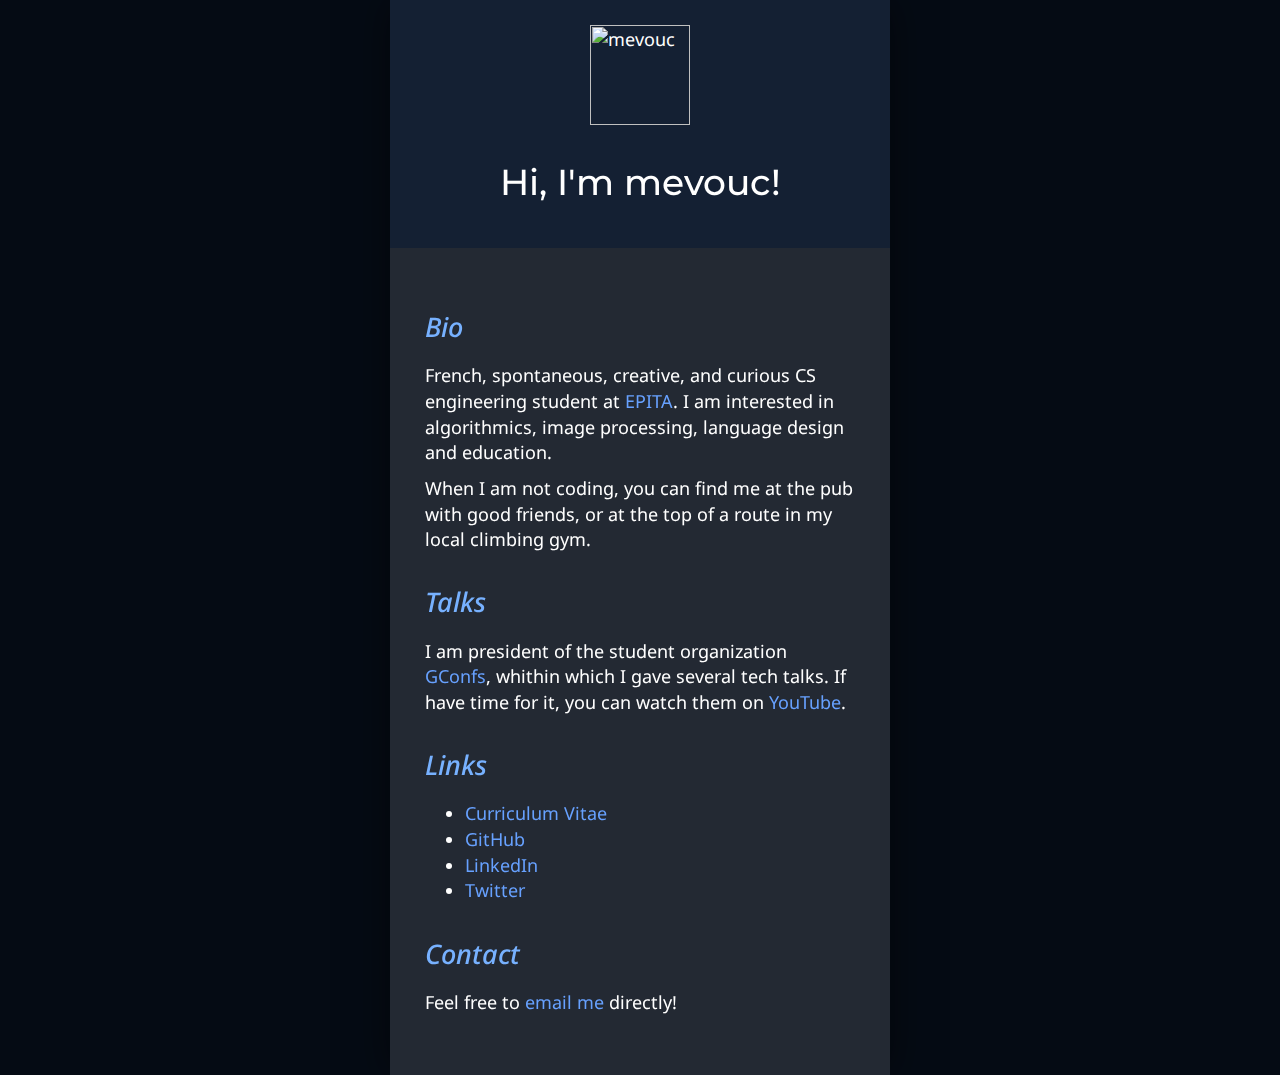
==== index.html @ 175f7d3c "Add contrast, style and thumbnail in header" ====
<html lang="en">
<head>
  <meta charset="utf-8">
  <meta http-equiv="X-UA-Compatible" content="IE=edge">

  <title>Meven Courouble</title>

  <!-- Latest compiled and minified CSS -->
  <link rel="stylesheet" href="https://maxcdn.bootstrapcdn.com/bootstrap/3.3.7/css/bootstrap.min.css" integrity="sha384-BVYiiSIFeK1dGmJRAkycuHAHRg32OmUcww7on3RYdg4Va+PmSTsz/K68vbdEjh4u" crossorigin="anonymous">

  <!-- Optional theme -->
  <link rel="stylesheet" href="https://maxcdn.bootstrapcdn.com/bootstrap/3.3.7/css/bootstrap-theme.min.css" integrity="sha384-rHyoN1iRsVXV4nD0JutlnGaslCJuC7uwjduW9SVrLvRYooPp2bWYgmgJQIXwl/Sp" crossorigin="anonymous">

  <!-- Latest compiled and minified JavaScript -->
  <script src="https://maxcdn.bootstrapcdn.com/bootstrap/3.3.7/js/bootstrap.min.js" integrity="sha384-Tc5IQib027qvyjSMfHjOMaLkfuWVxZxUPnCJA7l2mCWNIpG9mGCD8wGNIcPD7Txa" crossorigin="anonymous"></script>

  <link rel="stylesheet" type="text/css" href="style.css" />

  <link href="https://fonts.googleapis.com/css?family=Noto+Sans:400,400i,700" rel="stylesheet">
  <link href="https://fonts.googleapis.com/css?family=Montserrat" rel="stylesheet">

  <link rel="icon" href="http://vouc.me/pictures/mevouc_miniature.png" type="image/png" />
</head>
<body>
  <div class="background-image">
  </div>

  <div class="content">
    <div class="container">
      <div class="jumbotron">
        <img src="http://vouc.me/pictures/mevouc_miniature.png"  alt="mevouc"
        class="img-responsive center-block" style="width:100px; margin: 0 auto">
        <h2 class="text-center"><br><a href="./">Hi, I'm mevouc!</a></h2>
      </div>

      <div class="container-fluid">
        <h3>Bio</h3>
        <p>
          French, spontaneous, creative, and curious CS engineering student at
          <a href="http://epita.fr">EPITA</a>. I am interested in algorithmics,
          image processing, language design and education.</p><p> When I am not coding,
          you can find me at the pub with good friends, or at the top of a route
          in my local climbing gym.
        </p>

        <h3>Talks</h3>
        <p>
          I am president of the student organization
          <a href="https://facebook.com/GConfs">GConfs</a>, whithin which I gave
          several tech talks. If have time for it, you can watch them on
          <a href="https://youtube.com/playlist?list=PLeAJs-DEM6oJbTFxqUFEUVt4wi91LDgF7">YouTube</a>.
        </p>

        <h3>Links</h3>
        <ul>
          <li><a href="http://vouc.me/docs/cv-meven_courouble.pdf">Curriculum Vitae</a></li>
          <li><a href="https://github.com/mevouc">GitHub</a></li>
          <li><a href="https://linkedin.com/in/mevouc">LinkedIn</a></li>
          <li><a href="https://twitter.com/mevouc">Twitter</a></li>
        </ul>

        <h3>Contact</h3>
        <p>
          Feel free to <a href="mailto:meven.courouble@vouc.me">email me</a>
          directly!
        </p>

      </div>
    </div>
  </div>
</body>
</html>
---- style.css ----
body
{
  background-color: #050b14;
  color: #ffffff;
  font-family: 'Noto Sans', 'Arial', sans-serif;
  font-size: 180%;
}

.background-image
{
  background-image: url("http://vouc.me/pictures/mevouc_miniature.png");
  opacity: 0.4;
  filter: alpha(opacity=40);
  background-size: contain;
  background-repeat: no-repeat;
  background-position: center;
  display: block;
  filter: blur(16px);
  -webkit-filter: blur(16px);
  margin: auto;
  height: 100%;
  left: 0;
  position: fixed;
  right: 0;
  z-index: 1;
}

.content
{
  position: relative;
  z-index: 2;
  height: 100%;
}

.container
{
  background-color: #232933;
  height: 100%;
  padding: 0%;
  min-height: 100%;
  height: auto;
  width: 33%;
  min-width: 500px;
  margin: auto;
  box-shadow: 0px 0px 40px rgba(0, 0, 0, 0.5);
}

.jumbotron
{
  background-color: #142033;
  padding-top: 5%;
  padding-bottom:  7%;
  border-radius: 0px !important;
}

.container-fluid
{
  padding-left: 7%;
  padding-right: 7%;
  padding-bottom: 10%;
}

h2
{
  font-family: 'Montserrat', sans-serif;
  font-size: 200%;
}

h3
{
  //color: #babcbe;
  color: #77b1ff;
  font-size: 150%;
  font-style: italic;
  margin-top: 8%;
  margin-bottom: 5%;
}

br
{
  line-height: 50%;
}

a
{
  color: #67a1ff;
  text-decoration: none;
}

a:hover
{
  color: #3771cf;
  text-decoration: underline;
}


h2 a
{
  color: #ffffff;
}

h2 a:hover
{
  color: #cfcfcf;
  text-decoration: none;
}
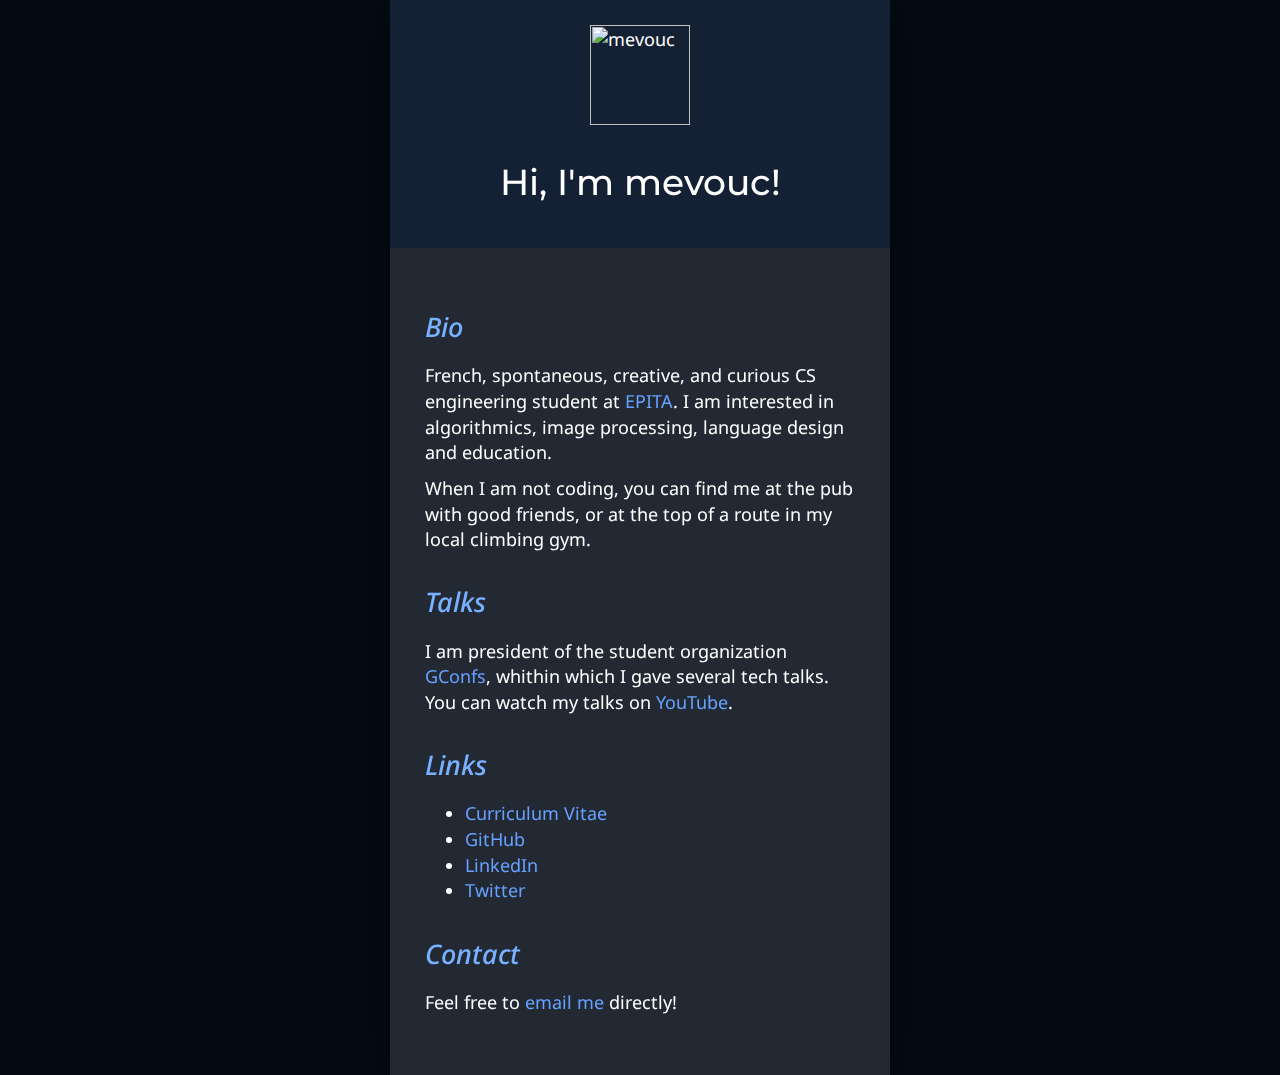
==== commit c31f8957: "Simplify sentence for talks playlist link" ====
--- a/index.html
+++ b/index.html
@@ -47,7 +47,7 @@
         <p>
           I am president of the student organization
           <a href="https://facebook.com/GConfs">GConfs</a>, whithin which I gave
-          several tech talks. If have time for it, you can watch them on
+          several tech talks. You can watch my talks on 
           <a href="https://youtube.com/playlist?list=PLeAJs-DEM6oJbTFxqUFEUVt4wi91LDgF7">YouTube</a>.
         </p>
 
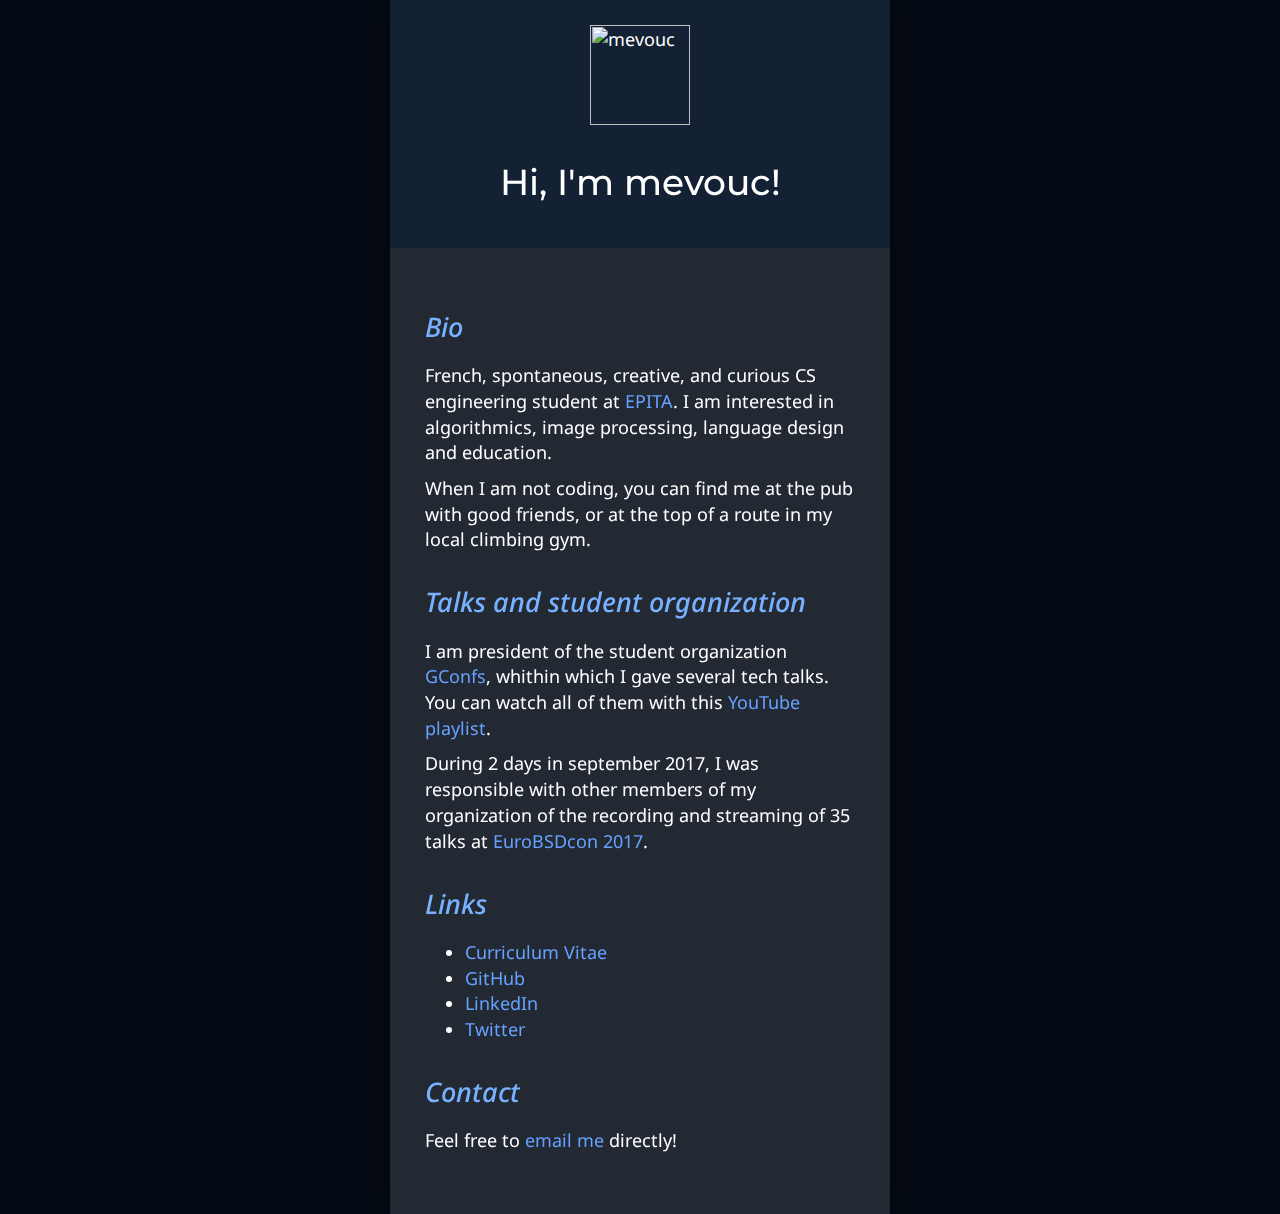
==== commit b2adf543: "Add EuroBSDcon mention" ====
--- a/index.html
+++ b/index.html
@@ -43,12 +43,16 @@
           in my local climbing gym.
         </p>
 
-        <h3>Talks</h3>
+        <h3>Talks and student organization</h3>
         <p>
           I am president of the student organization
           <a href="https://facebook.com/GConfs">GConfs</a>, whithin which I gave
-          several tech talks. You can watch my talks on 
-          <a href="https://youtube.com/playlist?list=PLeAJs-DEM6oJbTFxqUFEUVt4wi91LDgF7">YouTube</a>.
+          several tech talks. You can watch all of them with this
+          <a href="https://youtube.com/playlist?list=PLeAJs-DEM6oJbTFxqUFEUVt4wi91LDgF7">YouTube playlist</a>.
+        </p>
+        <p>
+          During 2 days in september 2017, I was responsible with other members of my organization of the recording and streaming of 35 talks at
+          <a href="https://2017.eurobsdcon.org">EuroBSDcon 2017</a>.
         </p>
 
         <h3>Links</h3>
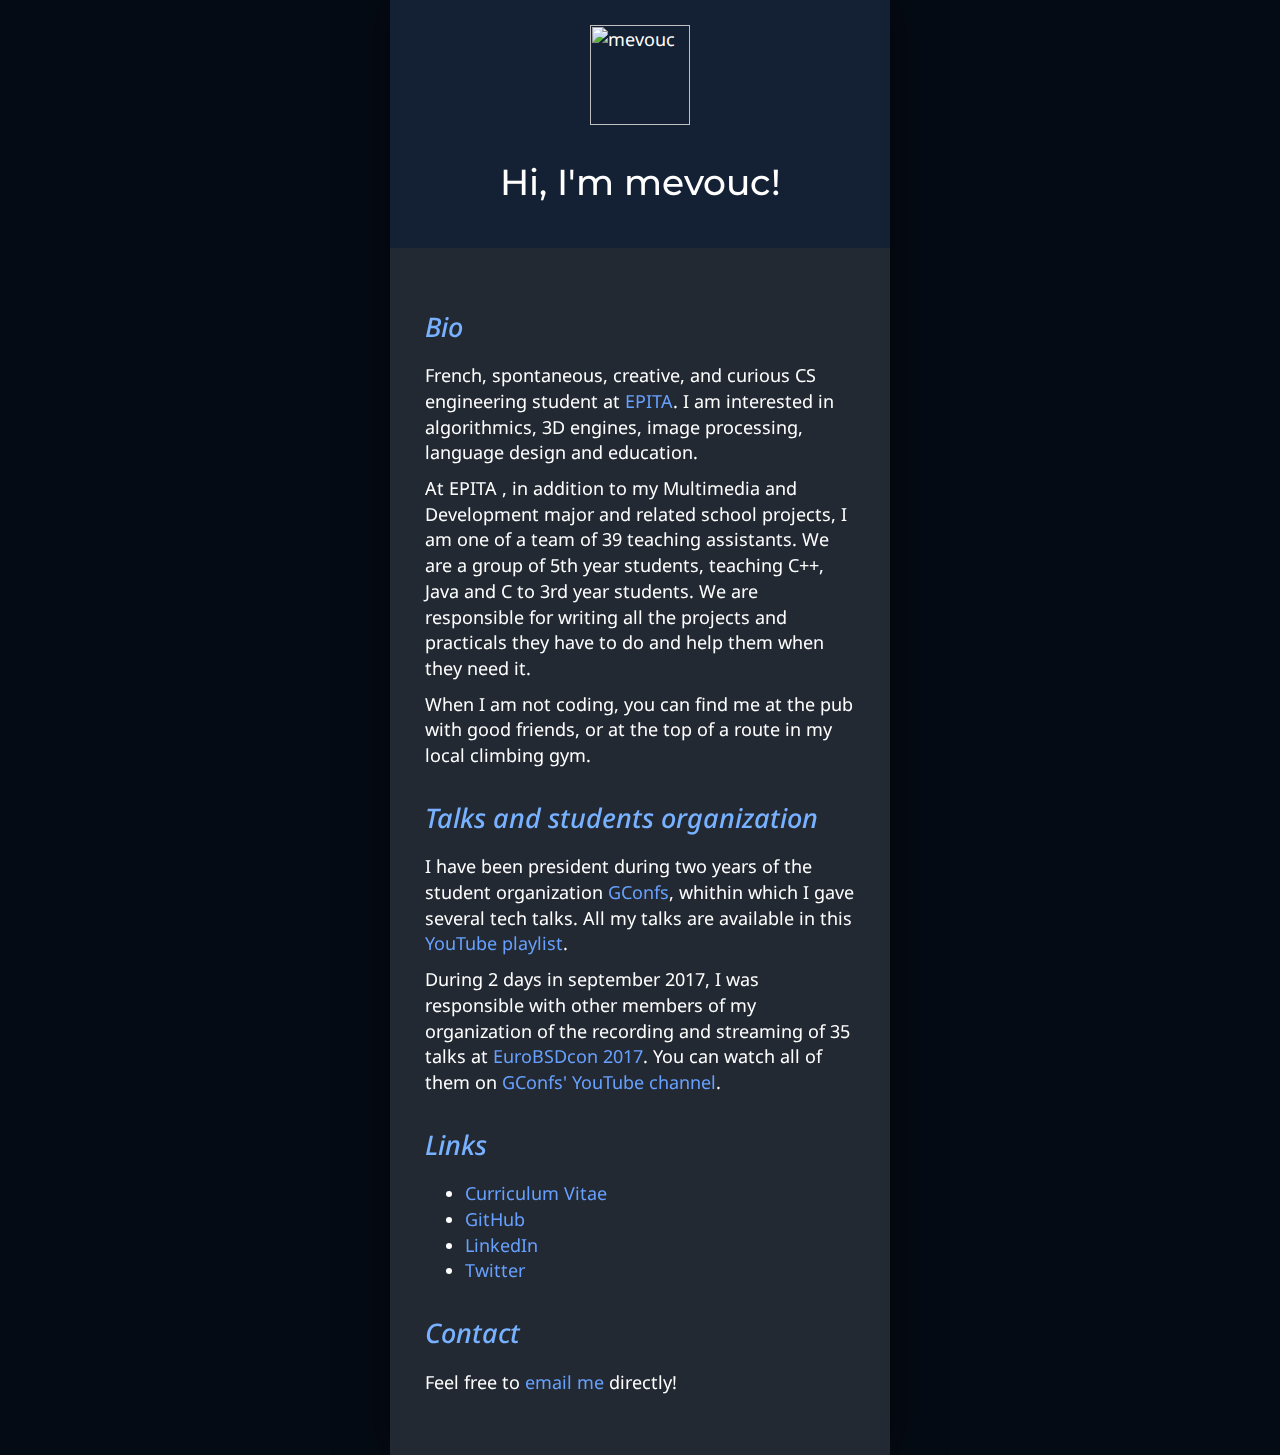
==== commit 0a76ee04: "Add paragraph about YAKA/ACU and EuroBSDcon" ====
--- a/index.html
+++ b/index.html
@@ -38,21 +38,32 @@
         <p>
           French, spontaneous, creative, and curious CS engineering student at
           <a href="http://epita.fr">EPITA</a>. I am interested in algorithmics,
-          image processing, language design and education.</p><p> When I am not coding,
-          you can find me at the pub with good friends, or at the top of a route
-          in my local climbing gym.
+          3D engines, image processing, language design and education.
+        </p>
+        <p>
+          At EPITA , in addition to my Multimedia and Development major and
+          related school projects, I am one of a team of 39 teaching assistants.
+          We are a group of 5th year students, teaching C++, Java and C to 3rd
+          year students. We are responsible for writing all the projects and practicals
+          they have to do and help them when they need it.
+        </p>
+        <p>
+          When I am not coding, you can find me at the pub with good friends, or
+          at the top of a route in my local climbing gym.
         </p>
 
-        <h3>Talks and student organization</h3>
+        <h3>Talks and students organization</h3>
         <p>
-          I am president of the student organization
+          I have been president during two years of the student organization
           <a href="https://facebook.com/GConfs">GConfs</a>, whithin which I gave
-          several tech talks. You can watch all of them with this
+          several tech talks. All my talks are available in this
           <a href="https://youtube.com/playlist?list=PLeAJs-DEM6oJbTFxqUFEUVt4wi91LDgF7">YouTube playlist</a>.
         </p>
         <p>
           During 2 days in september 2017, I was responsible with other members of my organization of the recording and streaming of 35 talks at
-          <a href="https://2017.eurobsdcon.org">EuroBSDcon 2017</a>.
+          <a href="https://2017.eurobsdcon.org">EuroBSDcon 2017</a>. You can watch all of them on
+          <a href="https://www.youtube.com/playlist?list=PLo31Bhg3nNkb6jJF8OjxK81-ssAk250oa">GConfs'
+          YouTube channel</a>.
         </p>
 
         <h3>Links</h3>
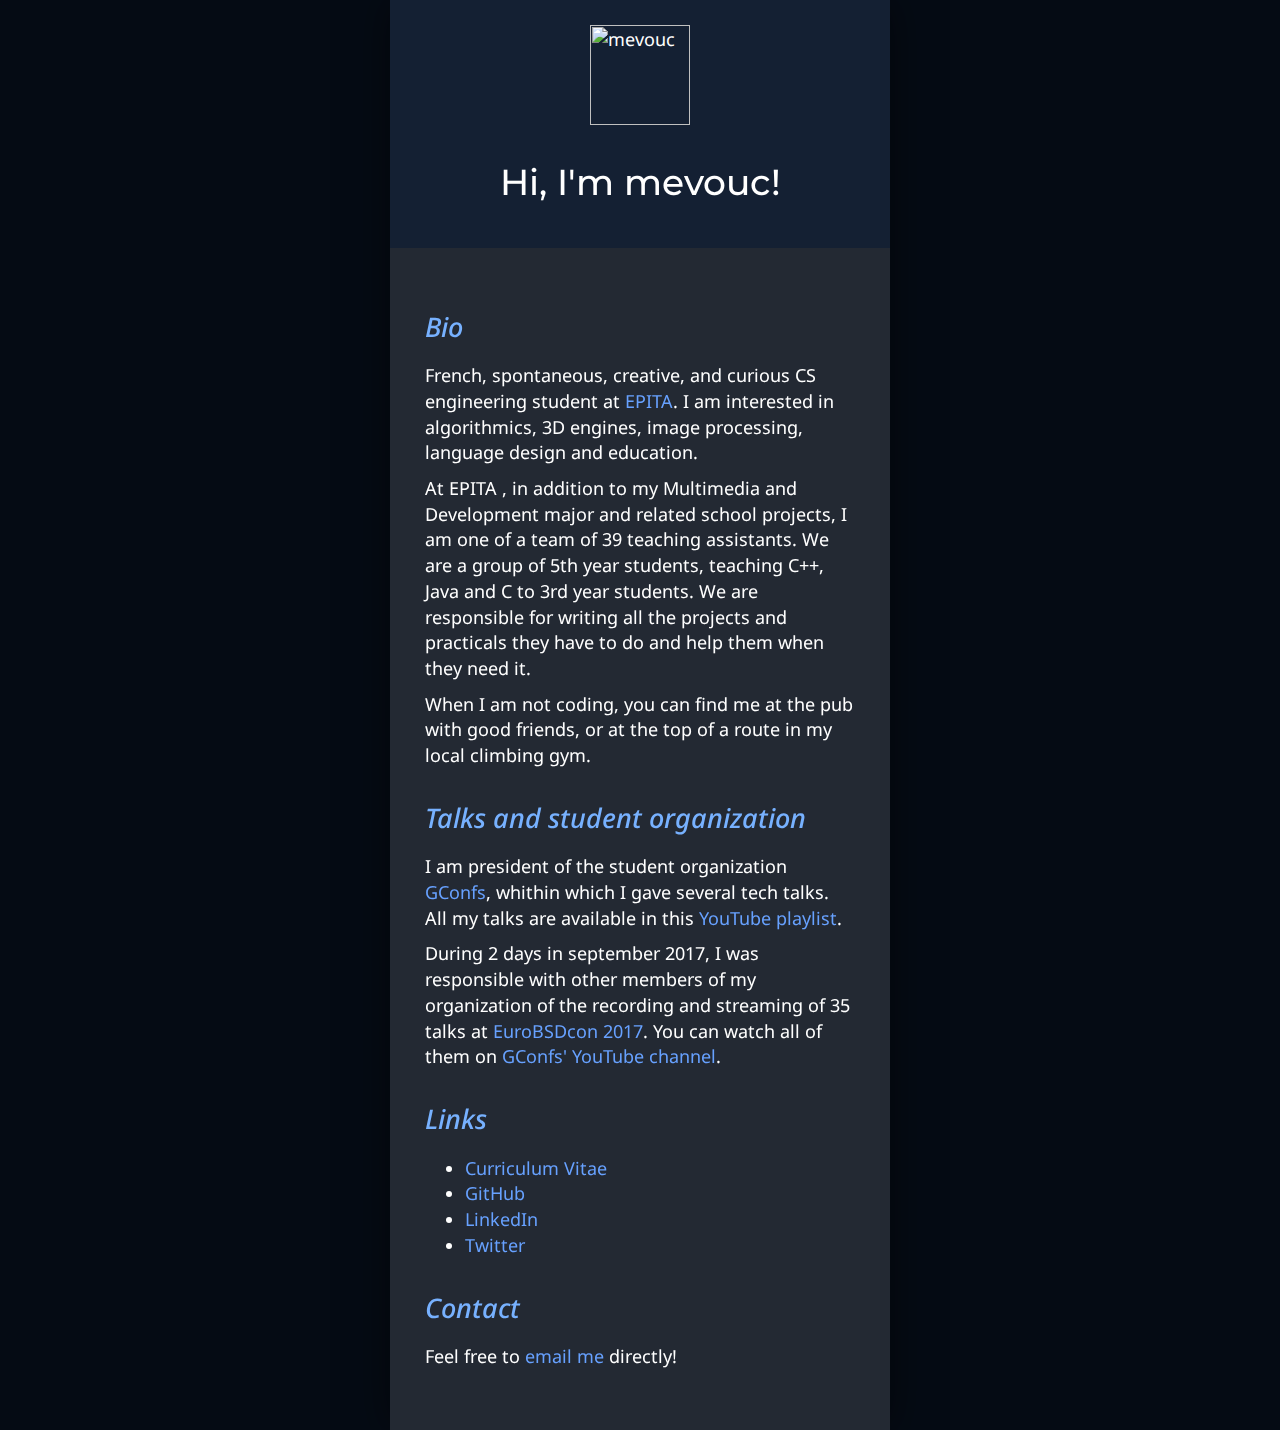
==== commit d69c1121: "Synthetize EuroBSDcon paragraph" ====
--- a/index.html
+++ b/index.html
@@ -52,9 +52,9 @@
           at the top of a route in my local climbing gym.
         </p>
 
-        <h3>Talks and students organization</h3>
+        <h3>Talks and student organization</h3>
         <p>
-          I have been president during two years of the student organization
+          I am president of the student organization
           <a href="https://facebook.com/GConfs">GConfs</a>, whithin which I gave
           several tech talks. All my talks are available in this
           <a href="https://youtube.com/playlist?list=PLeAJs-DEM6oJbTFxqUFEUVt4wi91LDgF7">YouTube playlist</a>.
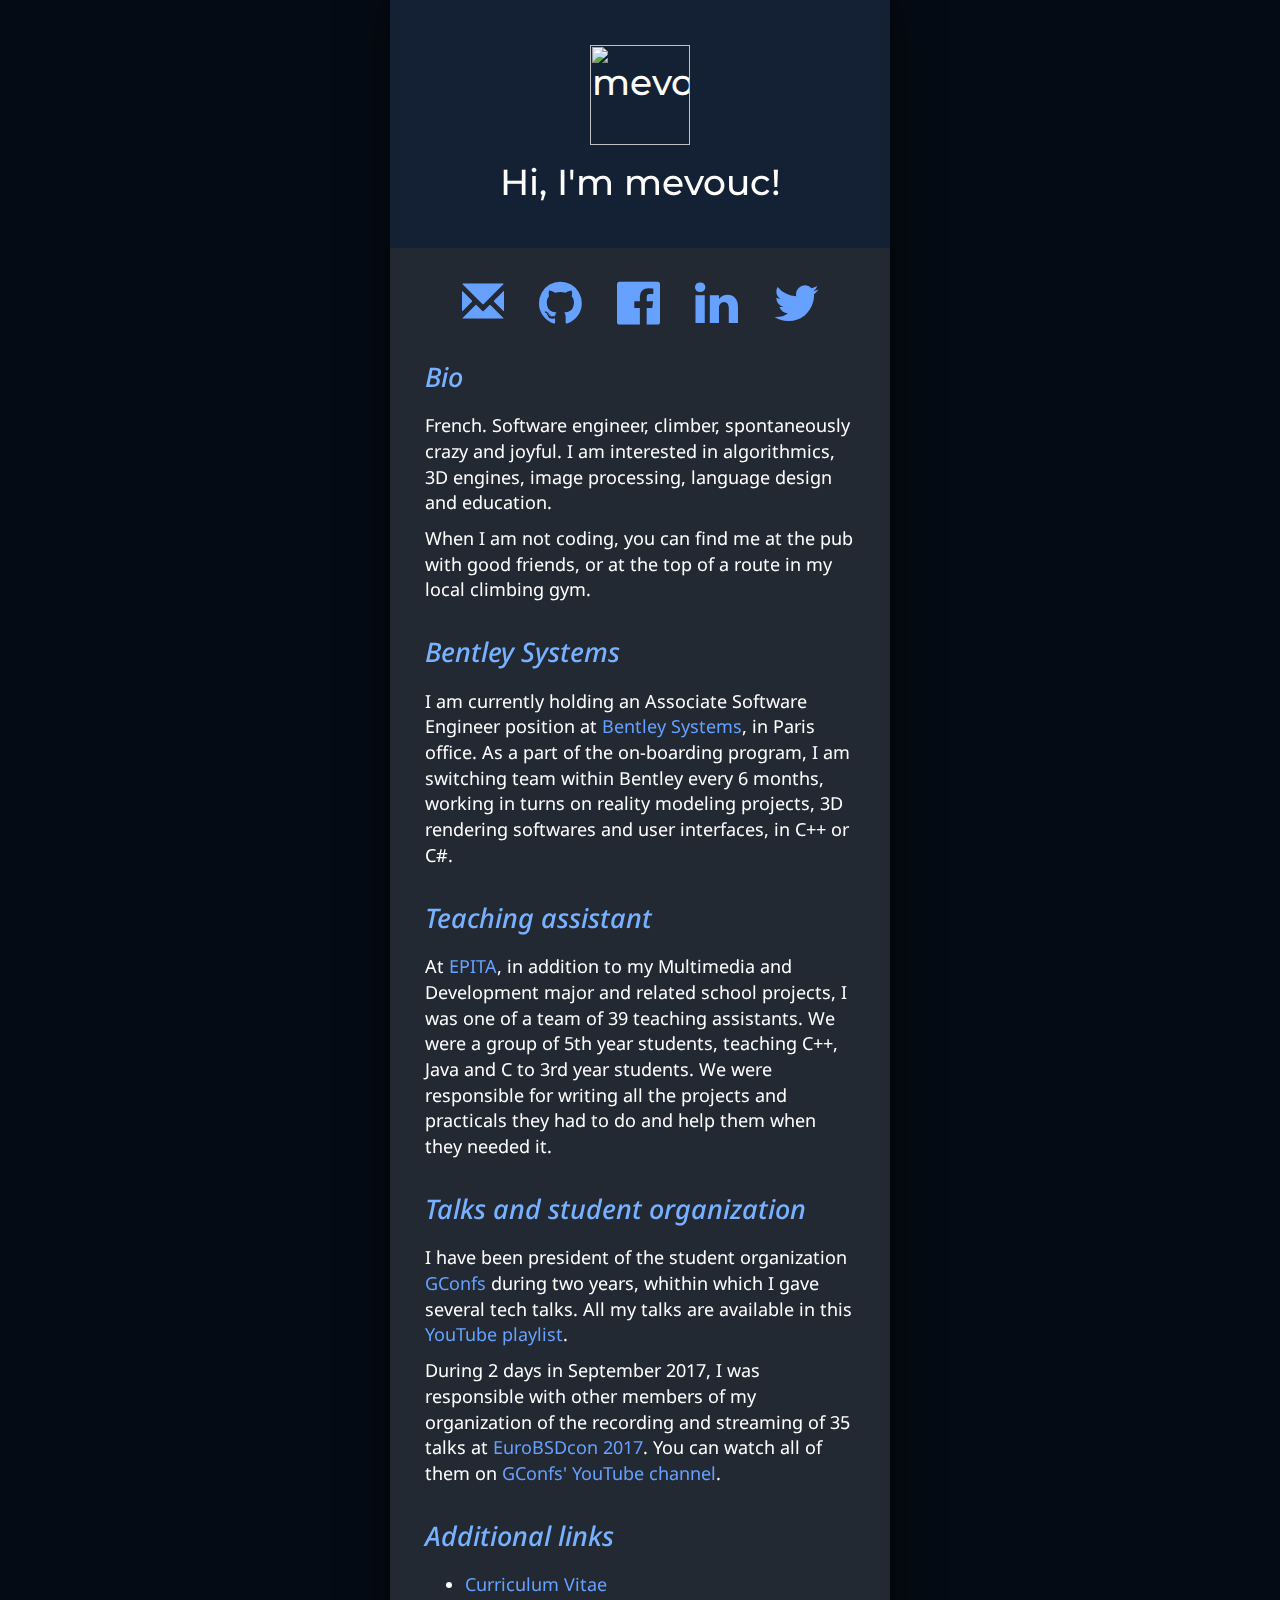
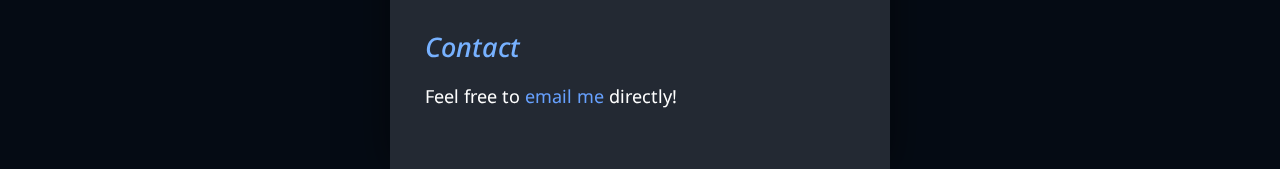
==== commit 70cd9169: "Update with Bentley status & add social media icons" ====
--- a/index.html
+++ b/index.html
@@ -14,6 +14,9 @@
   <!-- Latest compiled and minified JavaScript -->
   <script src="https://maxcdn.bootstrapcdn.com/bootstrap/3.3.7/js/bootstrap.min.js" integrity="sha384-Tc5IQib027qvyjSMfHjOMaLkfuWVxZxUPnCJA7l2mCWNIpG9mGCD8wGNIcPD7Txa" crossorigin="anonymous"></script>
 
+
+  <link rel="stylesheet" href="https://cdnjs.cloudflare.com/ajax/libs/font-awesome/4.7.0/css/font-awesome.min.css">
+
   <link rel="stylesheet" type="text/css" href="style.css" />
 
   <link href="https://fonts.googleapis.com/css?family=Noto+Sans:400,400i,700" rel="stylesheet">
@@ -28,50 +31,75 @@
   <div class="content">
     <div class="container">
       <div class="jumbotron">
-        <img src="http://vouc.me/pictures/mevouc_miniature.png"  alt="mevouc"
-        class="img-responsive center-block" style="width:100px; margin: 0 auto">
-        <h2 class="text-center"><br><a href="./">Hi, I'm mevouc!</a></h2>
+        <h2 class="text-center">
+          <a href="./">
+            <img src="http://vouc.me/pictures/mevouc_miniature.png"  alt="mevouc"
+            class="img-responsive center-block" style="width:100px; margin: 0 auto">
+            <br>
+            Hi, I'm mevouc!
+          </a>
+        </h2>
       </div>
 
       <div class="container-fluid">
+        <div class="text-center">
+          <a href="mailto:meven.courouble@vouc.me"><span class="glyphicon glyphicon-envelope" style="font-size:42px"></span></a>
+          &nbsp; &nbsp; &nbsp;
+          <a href="https://github.com/mevouc"><i class="fa fa-github" style="font-size:50px"></i></a>
+          &nbsp; &nbsp; &nbsp;
+          <a href="https://facebook.com/mevouc"><i class="fa fa-facebook-official" style="font-size:50px"></i></a>
+          &nbsp; &nbsp; &nbsp;
+          <a href="https://linkedin.com/mevouc"><i class="fa fa-linkedin" style="font-size:50px"></i></a>
+          &nbsp; &nbsp; &nbsp;
+          <a href="https://twitter.com/mevouc"><i class="fa fa-twitter" style="font-size:50px"></i></a>
+        </div>
+
         <h3>Bio</h3>
         <p>
-          French, spontaneous, creative, and curious CS engineering student at
-          <a href="http://epita.fr">EPITA</a>. I am interested in algorithmics,
+          French. Software engineer, climber, spontaneously crazy and joyful.
+          I am interested in algorithmics,
           3D engines, image processing, language design and education.
-        </p>
-        <p>
-          At EPITA , in addition to my Multimedia and Development major and
-          related school projects, I am one of a team of 39 teaching assistants.
-          We are a group of 5th year students, teaching C++, Java and C to 3rd
-          year students. We are responsible for writing all the projects and practicals
-          they have to do and help them when they need it.
         </p>
         <p>
           When I am not coding, you can find me at the pub with good friends, or
           at the top of a route in my local climbing gym.
         </p>
 
+        <h3>Bentley Systems</h3>
+        <p>
+          I am currently holding an Associate Software Engineer position at <a
+           href="https://www.bentley.com">Bentley Systems</a>, in Paris office.
+           As a part of the on-boarding program, I am switching team within
+           Bentley every 6 months, working in turns on reality modeling
+           projects, 3D rendering softwares and user interfaces, in C++ or C#.
+        </p>
+
+        <h3>Teaching assistant</h3>
+        <p>
+        At <a ref="https://www.epita.fr">EPITA</a>, in addition to my Multimedia and Development major and
+          related school projects, I was one of a team of 39 teaching assistants.
+          We were a group of 5th year students, teaching C++, Java and C to 3rd
+          year students. We were responsible for writing all the projects and practicals
+          they had to do and help them when they needed it.
+        </p>
+
         <h3>Talks and student organization</h3>
         <p>
-          I am president of the student organization
-          <a href="https://facebook.com/GConfs">GConfs</a>, whithin which I gave
+          I have been president of the student organization
+          <a href="https://facebook.com/GConfs">GConfs</a> during two years, whithin which I gave
           several tech talks. All my talks are available in this
           <a href="https://youtube.com/playlist?list=PLeAJs-DEM6oJbTFxqUFEUVt4wi91LDgF7">YouTube playlist</a>.
         </p>
         <p>
-          During 2 days in september 2017, I was responsible with other members of my organization of the recording and streaming of 35 talks at
+          During 2 days in September 2017, I was responsible with other members of my organization of the recording and streaming of 35 talks at
           <a href="https://2017.eurobsdcon.org">EuroBSDcon 2017</a>. You can watch all of them on
           <a href="https://www.youtube.com/playlist?list=PLo31Bhg3nNkb6jJF8OjxK81-ssAk250oa">GConfs'
           YouTube channel</a>.
         </p>
 
-        <h3>Links</h3>
+        <h3>Additional links</h3>
         <ul>
           <li><a href="http://vouc.me/docs/cv-meven_courouble.pdf">Curriculum Vitae</a></li>
-          <li><a href="https://github.com/mevouc">GitHub</a></li>
-          <li><a href="https://linkedin.com/in/mevouc">LinkedIn</a></li>
-          <li><a href="https://twitter.com/mevouc">Twitter</a></li>
         </ul>
 
         <h3>Contact</h3>
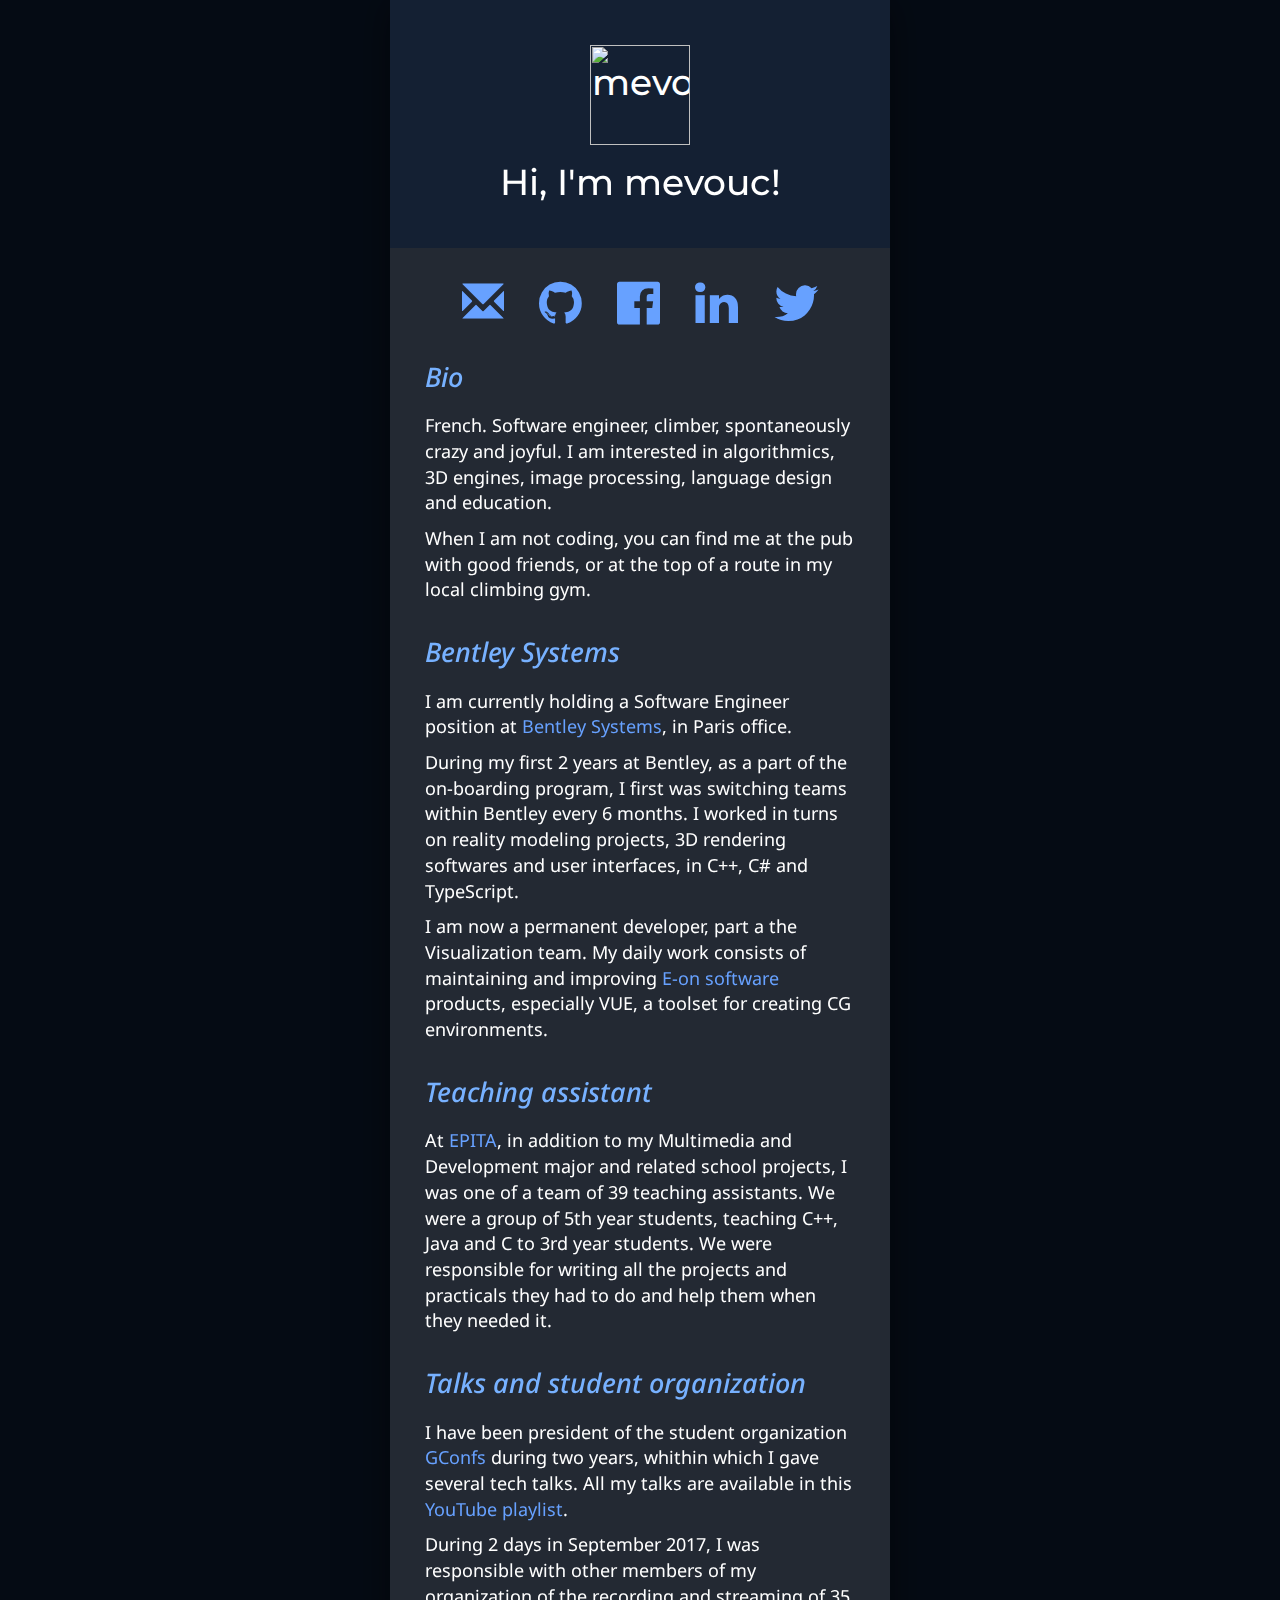
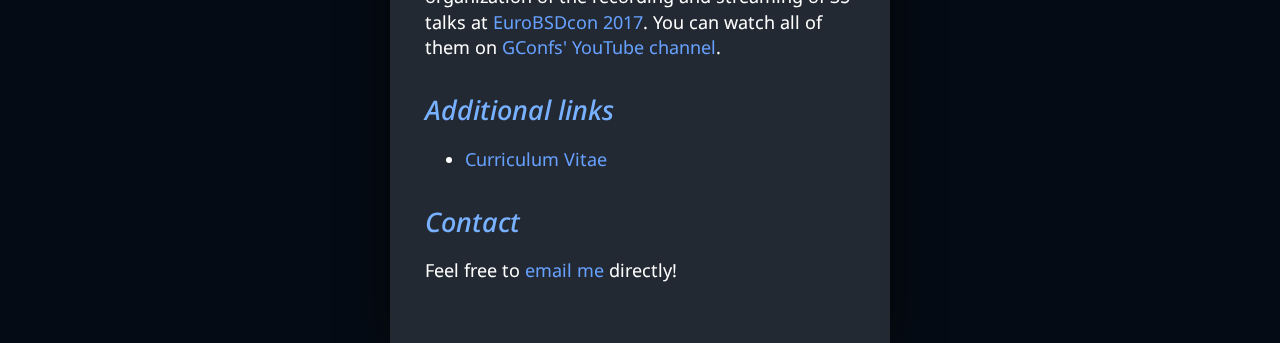
==== commit d83abc5c: "Update Bentley/E-on status" ====
--- a/index.html
+++ b/index.html
@@ -22,7 +22,7 @@
   <link href="https://fonts.googleapis.com/css?family=Noto+Sans:400,400i,700" rel="stylesheet">
   <link href="https://fonts.googleapis.com/css?family=Montserrat" rel="stylesheet">
 
-  <link rel="icon" href="http://vouc.me/pictures/mevouc_miniature.png" type="image/png" />
+  <link rel="icon" href="https://vouc.me/pictures/mevouc_miniature.png" type="image/png" />
 </head>
 <body>
   <div class="background-image">
@@ -33,7 +33,7 @@
       <div class="jumbotron">
         <h2 class="text-center">
           <a href="./">
-            <img src="http://vouc.me/pictures/mevouc_miniature.png"  alt="mevouc"
+            <img src="https://vouc.me/pictures/mevouc_miniature.png"  alt="mevouc"
             class="img-responsive center-block" style="width:100px; margin: 0 auto">
             <br>
             Hi, I'm mevouc!
@@ -67,11 +67,23 @@
 
         <h3>Bentley Systems</h3>
         <p>
-          I am currently holding an Associate Software Engineer position at <a
+          I am currently holding a Software Engineer position at <a
            href="https://www.bentley.com">Bentley Systems</a>, in Paris office.
-           As a part of the on-boarding program, I am switching team within
-           Bentley every 6 months, working in turns on reality modeling
-           projects, 3D rendering softwares and user interfaces, in C++ or C#.
+        </p>
+         
+        <p>
+           During my first 2 years at Bentley, as a part of the on-boarding
+           program, I first was switching teams within Bentley every 6 months.
+           I worked in turns on reality modeling
+           projects, 3D rendering softwares and user interfaces, in C++, C# and
+           TypeScript.
+        </p>
+
+        <p>
+          I am now a permanent developer, part a the Visualization team. My
+          daily work consists of maintaining and improving <a
+           href="https://info.e-onsoftware.com">E-on software</a> products,
+         especially VUE, a toolset for creating CG environments.
         </p>
 
         <h3>Teaching assistant</h3>
@@ -99,7 +111,7 @@
 
         <h3>Additional links</h3>
         <ul>
-          <li><a href="http://vouc.me/docs/cv-meven_courouble.pdf">Curriculum Vitae</a></li>
+          <li><a href="https://vouc.me/docs/cv-meven_courouble.pdf">Curriculum Vitae</a></li>
         </ul>
 
         <h3>Contact</h3>
--- a/style.css
+++ b/style.css
@@ -8,7 +8,7 @@
 
 .background-image
 {
-  background-image: url("http://vouc.me/pictures/mevouc_miniature.png");
+  background-image: url("https://vouc.me/pictures/mevouc_miniature.png");
   opacity: 0.4;
   filter: alpha(opacity=40);
   background-size: contain;
